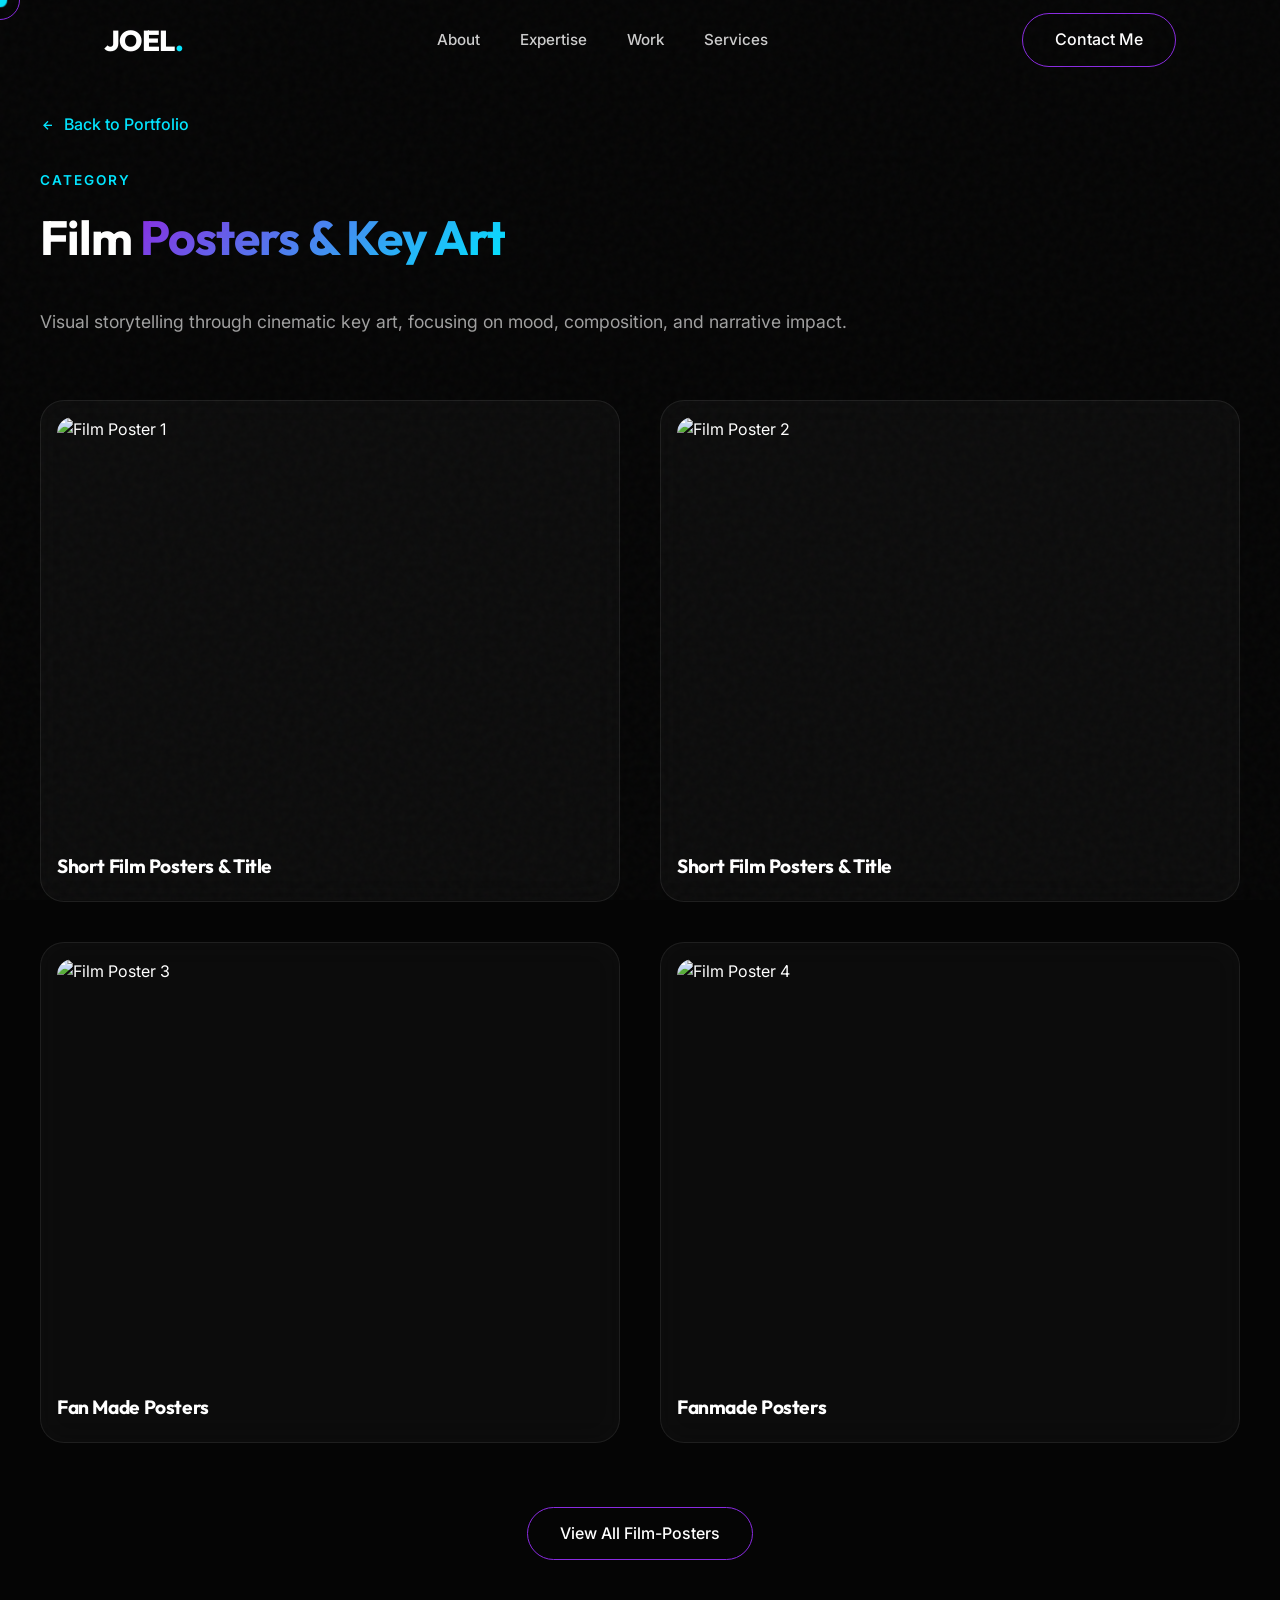
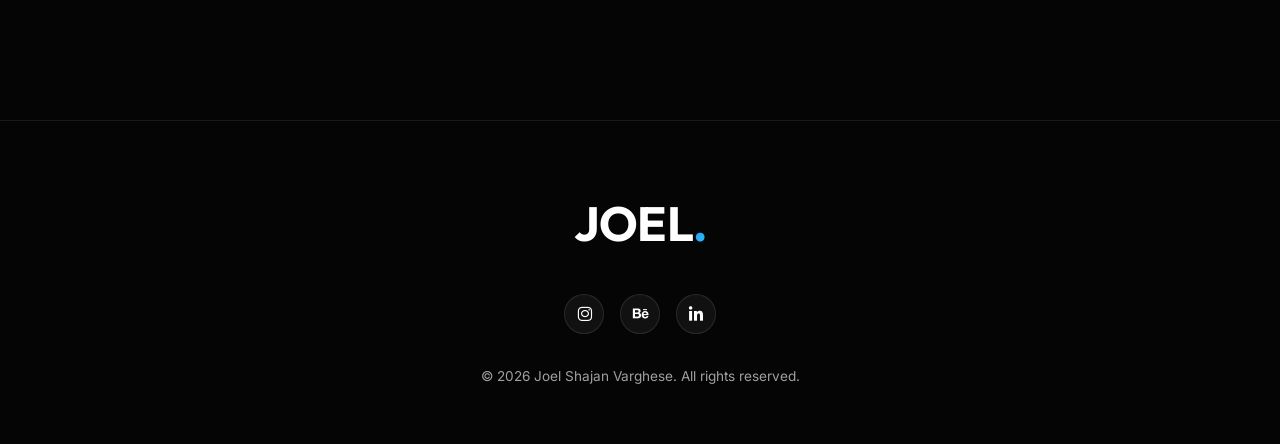
==== film-posters.html @ b79b5a3c "Add files via upload" ====
<!DOCTYPE html>
<html lang="en">

<head>
    <meta charset="UTF-8">
    <meta name="viewport" content="width=device-width, initial-scale=1.0">
    <meta name="description" content="Film Posters and Key Art by Joel Shajan Varghese.">
    <title>Film Posters | Joel Shajan Varghese</title>

    <!-- Google Fonts -->
    <link rel="preconnect" href="https://fonts.googleapis.com">
    <link rel="preconnect" href="https://fonts.gstatic.com" crossorigin>
    <link
        href="https://fonts.googleapis.com/css2?family=Inter:wght@300;400;500;600&family=Outfit:wght@400;600;800&display=swap"
        rel="stylesheet">

    <!-- Boxicons -->
    <link href='https://unpkg.com/boxicons@2.1.4/css/boxicons.min.css' rel='stylesheet'>
    <link rel="stylesheet" href="styles.css">
</head>

<body>
    <div id="noise-overlay"></div>
    <div id="custom-cursor"></div>
    <div id="cursor-follower"></div>

    <!-- Navigation -->
    <header class="navbar">
        <div class="nav-container">
            <a href="index.html#hero" class="logo">JOEL<span>.</span></a>
            <ul class="nav-links">
                <li><a href="index.html#about">About</a></li>
                <li><a href="index.html#skills">Expertise</a></li>
                <li><a href="index.html#projects">Work</a></li>
                <li><a href="index.html#services">Services</a></li>
            </ul>
            <a href="index.html#contact" class="btn-primary-outline">Contact Me</a>
            <div class="mobile-menu-btn">
                <i class='bx bx-menu'></i>
            </div>
        </div>
    </header>

    <div class="container pt-section" style="padding-top: calc(var(--nav-height) + 2rem);">
        <a href="index.html" class="back-btn"><i class='bx bx-left-arrow-alt'></i> Back to Portfolio</a>

        <div class="section-title">
            <span class="sub-title">Category</span>
            <h2>Film <span>Posters & Key Art</span></h2>
            <p>Visual storytelling through cinematic key art, focusing on mood, composition, and narrative impact.</p>
        </div>

        <div class="work-gallery-grid">
            <!-- Work 1 -->
            <div class="portfolio-item glass-panel">
                <div class="portfolio-img">
                    <img src="C:\Users\SahrdayaSIMS\Documents\joel\assets\cover\FL\1.jpg" alt="Film Poster 1">
                    <div class="portfolio-overlay">
                    </div>
                </div>
                <div class="portfolio-info">
                    <h3>Short Film Posters & Title </h3>
                </div>
            </div>

            <!-- Work 2 -->
            <div class="portfolio-item glass-panel">
                <div class="portfolio-img">
                    <img src="C:\Users\SahrdayaSIMS\Documents\joel\assets\cover\FL\2.jpg" alt="Film Poster 2">
                    <div class="portfolio-overlay">
                    </div>
                </div>
                <div class="portfolio-info">
                    <h3>Short Film Posters & Title </h3>
                </div>
            </div>

            <!-- Work 3 -->
            <div class="portfolio-item glass-panel">
                <div class="portfolio-img">
                    <img src="C:\Users\SahrdayaSIMS\Documents\joel\assets\cover\FL\3.jpg" alt="Film Poster 3">
                    <div class="portfolio-overlay">
                    </div>
                </div>
                <div class="portfolio-info">
                    <h3>Fan Made Posters</h>
                </div>
            </div>

            <!-- Work 4 -->
            <div class="portfolio-item glass-panel">
                <div class="portfolio-img">
                    <img src="C:\Users\SahrdayaSIMS\Documents\joel\assets\cover\FL\4.jpg" alt="Film Poster 4">
                    <div class="portfolio-overlay">
                    </div>
                </div>
                <div class="portfolio-info">
                    <h3>Fanmade Posters</h3>
                </div>
            </div>
        </div>

        <div class="text-center mt-5" style="margin-top: 4rem;">
            <a href="https://www.behance.net/gallery/232142863/Film-Posters" target="_blank"
                class="btn-primary-outline">View All Film-Posters</a>
        </div>
    </div>

    <!-- Footer -->
    <footer>
        <div class="container footer-content text-center">
            <h2>JOEL<span>.</span></h2>
            <div class="social-links justify-center mt-3">
                <a href="https://www.instagram.com/_joe.el?igsh=ZTkzYnZmMDRlMXZ6" target="_blank"><i
                        class='bx bxl-instagram'></i></a>
                <a href="https://www.behance.net/joelshajanv" target="_blank"><i class='bx bxl-behance'></i></a>
                <a href="https://in.linkedin.com/in/joel-shajan-varghese-a8076a371" target="_blank"><i
                        class='bx bxl-linkedin'></i></a>
            </div>
            <p class="copy">&copy; 2026 Joel Shajan Varghese. All rights reserved.</p>
        </div>
    </footer>

    <script src="script.js"></script>
</body>

</html>
---- styles.css ----
:root {
  /* Colors */
  --bg-color: #050505;
  --bg-secondary: #111111;
  --accent-1: #8A2BE2;
  /* Purple */
  --accent-2: #00E5FF;
  /* Cyan */
  --text-main: #FFFFFF;
  --text-muted: #A0A0A0;

  /* Glassmorphism */
  --glass-bg: rgba(255, 255, 255, 0.03);
  --glass-border: rgba(255, 255, 255, 0.08);

  /* Typography */
  --font-main: 'Inter', sans-serif;
  --font-heading: 'Outfit', sans-serif;

  /* Spacing & Sizes */
  --section-padding: 6rem 0;
  --nav-height: 80px;
}

* {
  margin: 0;
  padding: 0;
  box-sizing: border-box;
}

html {
  scroll-behavior: smooth;
}

body {
  font-family: var(--font-main);
  background-color: var(--bg-color);
  color: var(--text-main);
  line-height: 1.6;
  overflow-x: hidden;
  position: relative;
  cursor: none; /* Custom cursor implementation */
}

/* Background Noise Texture */
#noise-overlay {
  position: fixed;
  top: 0;
  left: 0;
  width: 100vw;
  height: 100vh;
  pointer-events: none;
  z-index: 9999;
  opacity: 0.03;
  background-image: url("data:image/svg+xml,%3Csvg viewBox='0 0 200 200' xmlns='http://www.w3.org/2000/svg'%3E%3Cfilter id='noiseFilter'%3E%3CfeTurbulence type='fractalNoise' baseFrequency='0.65' numOctaves='3' stitchTiles='stitch'/%3E%3C/filter%3E%3Crect width='100%25' height='100%25' filter='url(%23noiseFilter)'/%3E%3C/svg%3E");
}

/* Custom Cursor */
#custom-cursor {
  position: fixed;
  width: 15px;
  height: 15px;
  background: var(--accent-2);
  border-radius: 50%;
  pointer-events: none;
  z-index: 10000;
  transition: transform 0.1s ease;
  mix-blend-mode: difference;
}

#cursor-follower {
  position: fixed;
  width: 40px;
  height: 40px;
  border: 1px solid var(--accent-1);
  border-radius: 50%;
  pointer-events: none;
  z-index: 9999;
  transition: all 0.2s cubic-bezier(0.19, 1, 0.22, 1);
}

/* Typography Utilities */
h1,
h2,
h3,
h4,
.logo {
  font-family: var(--font-heading);
  letter-spacing: -0.02em;
}

h2 {
  font-size: 3rem;
  margin-bottom: 2rem;
}

h2 span {
  background: linear-gradient(135deg, var(--accent-1), var(--accent-2));
  -webkit-background-clip: text;
  background-clip: text; /* Added for compatibility */
  -webkit-text-fill-color: transparent;
}

a {
  text-decoration: none;
  color: var(--text-main);
  transition: all 0.3s ease;
}

p {
  color: var(--text-muted);
  margin-bottom: 1.5rem;
  font-size: 1.1rem;
}

/* Layout Utilities */
.container {
  max-width: 1200px;
  margin: 0 auto;
  padding: 0 5%;
}

.row {
  display: flex;
  flex-wrap: wrap;
  align-items: center;
  gap: 2rem;
}

.col-6 {
  flex: 1 1 45%;
}

.pt-section {
  padding: var(--section-padding);
}

.text-center {
  text-align: center;
}

/* Buttons */
.btn-primary,
.btn-primary-outline {
  display: inline-flex;
  align-items: center;
  gap: 0.5rem;
  padding: 0.8rem 2rem;
  border-radius: 50px;
  font-weight: 500;
  cursor: pointer;
  z-index: 10;
  position: relative;
  overflow: hidden;
  transition: all 0.4s ease;
}

.btn-primary {
  background: linear-gradient(135deg, var(--accent-1), var(--accent-2));
  color: #fff;
  border: none;
}

.btn-primary:hover {
  transform: translateY(-3px);
  box-shadow: 0 10px 20px rgba(138, 43, 226, 0.3);
}

.btn-primary-outline {
  background: transparent;
  border: 1px solid var(--accent-1);
  color: #fff;
}

.btn-primary-outline:hover {
  background: rgba(138, 43, 226, 0.1);
  box-shadow: 0 0 20px rgba(138, 43, 226, 0.2);
}

.back-btn {
  display: inline-flex;
  align-items: center;
  gap: 0.5rem;
  margin-bottom: 2rem;
  color: var(--accent-2);
  font-weight: 500;
  transition: all 0.3s ease;
}

.back-btn:hover {
  transform: translateX(-5px);
  color: var(--accent-1);
}

/* Glassmorphism Classes */
.glass-panel {
  background: var(--glass-bg);
  backdrop-filter: blur(16px);
  -webkit-backdrop-filter: blur(16px);
  border: 1px solid var(--glass-border);
  border-radius: 24px;
  padding: 2rem;
  transition: transform 0.4s ease, border-color 0.4s ease;
}

.glass-panel:hover {
  transform: translateY(-5px);
  border-color: rgba(255, 255, 255, 0.15);
}

/* Navigation */
.navbar {
  position: fixed;
  top: 0;
  width: 100%;
  height: var(--nav-height);
  z-index: 1000;
  display: flex;
  align-items: center;
  transition: all 0.3s ease;
}

.navbar.scrolled {
  background: rgba(5, 5, 5, 0.85);
  backdrop-filter: blur(12px);
  border-bottom: 1px solid var(--glass-border);
}

.navbar.nav-hidden {
  opacity: 0;
  pointer-events: none;
  transform: translateY(-100%);
}

.nav-container {
  display: flex;
  justify-content: space-between;
  align-items: center;
  width: 100%;
  max-width: 1200px;
  margin: 0 auto;
  padding: 0 5%;
}

.logo {
  font-size: 1.8rem;
  font-weight: 800;
}

.logo span {
  color: var(--accent-2);
}

.nav-links {
  display: flex;
  list-style: none;
  gap: 2.5rem;
}

.nav-links li a {
  font-size: 0.95rem;
  font-weight: 500;
  opacity: 0.8;
}

.nav-links li a:hover,
.nav-links li a.active {
  opacity: 1;
  color: var(--accent-2);
}

.mobile-menu-btn {
  display: none;
  font-size: 2rem;
  cursor: pointer;
}

/* Background Blobs */
.blob {
  position: absolute;
  filter: blur(90px);
  z-index: -1;
  opacity: 0.5;
  border-radius: 50%;
  animation: float 10s ease-in-out infinite;
}

.blob-1 {
  top: -10%;
  left: -10%;
  width: 500px;
  height: 500px;
  background: var(--accent-1);
}

.blob-2 {
  bottom: -10%;
  right: -10%;
  width: 600px;
  height: 600px;
  background: var(--accent-2);
  animation-delay: -5s;
}

.parallax-bg {
  position: absolute;
  top: 0;
  left: 0;
  width: 100%;
  height: 100%;
  pointer-events: none;
  z-index: -1;
}

.blob-image-wrapper {
  position: absolute;
  top: 10%;
  right: 5%;
  z-index: 0;
  opacity: 0.8;
  pointer-events: none;
  animation: float 12s ease-in-out infinite;
}

.hero-decoration {
  width: 100%;
  max-width: 600px;
  height: auto;
  object-fit: contain;
  mix-blend-mode: screen; /* Matches Photoshop 'Screen' layer mode to remove dark backdrops */
}

@keyframes float {

  0%,
  100% {
    transform: translateY(0) scale(1);
  }

  50% {
    transform: translateY(-30px) scale(1.05);
  }
}

/* Hero Section */
.hero-section {
  min-height: 100vh;
  display: flex;
  align-items: center;
  position: relative;
  overflow: hidden;
  padding-top: var(--nav-height);
}

.hero-content {
  display: flex;
  align-items: center;
  justify-content: space-between;
  width: 100%;
}

.hero-text {
  flex: 1;
  max-width: 600px;
}

.greeting {
  display: inline-block;
  padding: 0.5rem 1rem;
  background: rgba(255, 255, 255, 0.05);
  border: 1px solid var(--glass-border);
  border-radius: 20px;
  font-size: 0.9rem;
  margin-bottom: 1.5rem;
}

.hero-title {
  font-size: 4rem;
  line-height: 1.1;
  margin-bottom: 0.5rem;
}

.hero-subtitle {
  font-size: 2.5rem;
  color: var(--text-muted);
  font-weight: 400;
}

.hero-desc {
  margin: 1.5rem 0 2rem;
  font-size: 1.2rem;
}

.hero-actions {
  display: flex;
  align-items: center;
  gap: 2rem;
}

.social-links {
  display: flex;
  gap: 1rem;
}

.social-links a {
  display: flex;
  align-items: center;
  justify-content: center;
  width: 40px;
  height: 40px;
  border-radius: 50%;
  background: rgba(255, 255, 255, 0.05);
  border: 1px solid rgba(255, 255, 255, 0.1);
  font-size: 1.2rem;
}

.social-links a:hover {
  background: var(--accent-1);
  border-color: var(--accent-1);
  transform: translateY(-3px);
}

/* About Section */
.about-image {
  padding: 1rem;
}

.img-fluid {
  max-width: 100%;
  height: auto;
  display: block;
}

.rounded-edge {
  border-radius: 16px;
}

.sub-title {
  color: var(--accent-2);
  font-weight: 600;
  text-transform: uppercase;
  letter-spacing: 2px;
  font-size: 0.85rem;
  display: block;
  margin-bottom: 0.5rem;
}

.stats-container {
  display: flex;
  gap: 2rem;
  margin-top: 2rem;
}

.stat-box {
  background: rgba(255, 255, 255, 0.02);
  padding: 1.5rem;
  border-radius: 16px;
  border: 1px solid rgba(255, 255, 255, 0.05);
  min-width: 120px;
}

.stat-box h3 {
  font-size: 1.8rem;
  color: var(--text-main);
}

.stat-box p {
  margin: 0;
  font-size: 0.9rem;
}

/* Skills Section */
.skills-grid {
  display: grid;
  grid-template-columns: repeat(4, 1fr);
  gap: 1.5rem;
  margin-top: 3rem;
}

@media (max-width: 992px) {
  .skills-grid {
    grid-template-columns: repeat(2, 1fr);
  }
}

@media (max-width: 576px) {
  .skills-grid {
    grid-template-columns: 1fr;
  }
}

.icon-large {
  font-size: 3rem;
  color: var(--accent-1);
  margin-bottom: 1rem;
}

.skill-bar-bg {
  width: 100%;
  height: 6px;
  background: rgba(255, 255, 255, 0.1);
  border-radius: 10px;
  margin-top: 1.5rem;
  overflow: hidden;
}

.skill-bar-fill {
  height: 100%;
  background: linear-gradient(90deg, var(--accent-1), var(--accent-2));
  border-radius: 10px;
  position: relative;
}

/* Projects Section */
.portfolio-grid {
  display: grid;
  grid-template-columns: repeat(auto-fit, minmax(320px, 1fr));
  gap: 2rem;
  margin-top: 3rem;
}

.work-gallery-grid {
  display: grid;
  grid-template-columns: repeat(2, 1fr);
  gap: 2.5rem;
  margin-top: 4rem;
}

@media (max-width: 992px) {
  .work-gallery-grid {
    gap: 1.5rem;
  }
}

@media (max-width: 768px) {
  .work-gallery-grid {
    grid-template-columns: 1fr;
  }
}

.portfolio-item {
  padding: 1rem;
}

.portfolio-img {
  position: relative;
  border-radius: 16px;
  overflow: hidden;
  aspect-ratio: 4/3;
}

.portfolio-img img {
  width: 100%;
  height: 100%;
  object-fit: cover;
  transition: transform 0.6s ease;
}

.portfolio-overlay {
  position: absolute;
  top: 0;
  left: 0;
  width: 100%;
  height: 100%;
  background: rgba(5, 5, 5, 0.5);
  opacity: 0;
  display: flex;
  align-items: center;
  justify-content: center;
  transition: all 0.4s ease;
}

.portfolio-item:hover .portfolio-img img {
  transform: scale(1.05);
}

.portfolio-item:hover .portfolio-overlay {
  opacity: 1;
}

.view-btn {
  background: #fff;
  color: #000;
  width: 50px;
  height: 50px;
  border-radius: 50%;
  display: flex;
  align-items: center;
  justify-content: center;
  font-size: 1.5rem;
  transform: translateY(20px);
  transition: all 0.4s ease;
}

.portfolio-item:hover .view-btn {
  transform: translateY(0);
}

.portfolio-info {
  margin-top: 1.5rem;
}

.portfolio-info h3 {
  font-size: 1.2rem;
  margin-bottom: 0.2rem;
}

.portfolio-info span {
  color: var(--text-muted);
  font-size: 0.9rem;
}

/* Services */
.services-grid {
  display: grid;
  grid-template-columns: repeat(auto-fit, minmax(280px, 1fr));
  gap: 2rem;
  margin-top: 3rem;
}

.service-card {
  text-align: center;
  padding: 3rem 2rem;
}

.icon-circle {
  width: 70px;
  height: 70px;
  border-radius: 50%;
  background: rgba(255, 255, 255, 0.05);
  display: flex;
  align-items: center;
  justify-content: center;
  margin: 0 auto 1.5rem;
  font-size: 2rem;
  color: var(--accent-2);
  transition: all 0.4s ease;
}

.service-card:hover .icon-circle {
  background: var(--accent-2);
  color: #000;
}

/* Contact Section */
.contact-desc {
  margin-bottom: 2rem;
}

.contact-info {
  display: flex;
  flex-direction: column;
  gap: 1.5rem;
}

.contact-item {
  display: flex;
  align-items: center;
  gap: 1.2rem;
}

.icon-box {
  width: 50px;
  height: 50px;
  border-radius: 12px;
  background: rgba(255, 255, 255, 0.05);
  display: flex;
  align-items: center;
  justify-content: center;
  font-size: 1.5rem;
  color: var(--accent-1);
}

.contact-item h4 {
  font-size: 1rem;
  color: var(--text-main);
  margin-bottom: 0.2rem;
}

.contact-item p {
  margin: 0;
  font-size: 0.9rem;
}

/* Form */
.form-group {
  margin-bottom: 1.5rem;
}

input,
textarea {
  width: 100%;
  padding: 1rem 1.5rem;
  background: rgba(0, 0, 0, 0.2);
  border: 1px solid rgba(255, 255, 255, 0.1);
  border-radius: 12px;
  color: var(--text-main);
  font-family: var(--font-main);
  transition: border-color 0.3s ease;
}

input:focus,
textarea:focus {
  outline: none;
  border-color: var(--accent-1);
}

.w-100 {
  width: 100%;
}

/* Footer */
footer {
  padding: 4rem 0 2rem;
  border-top: 1px solid var(--glass-border);
  margin-top: 4rem;
}

.justify-center {
  justify-content: center;
}

.mt-3 {
  margin-top: 1.5rem;
}

.copy {
  margin-top: 2rem;
  font-size: 0.85rem;
}

/* Animations */
.fade-in {
  opacity: 0;
  transform: translateY(30px);
  transition: opacity 0.8s ease, transform 0.8s ease;
}

.fade-in.appear {
  opacity: 1;
  transform: translateY(0);
}

/* Responsive Design */
@media (max-width: 992px) {
  h2 {
    font-size: 2.5rem;
  }

  .hero-title {
    font-size: 3rem;
  }

  .hero-subtitle {
    font-size: 2rem;
  }

  .col-6 {
    flex: 1 1 100%;
  }
}

@media (max-width: 768px) {

  .nav-links {
    display: none;
    flex-direction: column;
    position: absolute;
    top: var(--nav-height);
    left: 0;
    width: 100%;
    background: rgba(10, 10, 10, 0.95);
    backdrop-filter: blur(20px);
    padding: 3rem 2rem;
    border-bottom: 1px solid var(--glass-border);
    animation: slideDown 0.4s ease-out forwards;
  }

  .nav-links.active {
    display: flex;
  }

  @keyframes slideDown {
    from { opacity: 0; transform: translateY(-20px); }
    to { opacity: 1; transform: translateY(0); }
  }

  .navbar .btn-primary-outline {
    display: none;
  }

  .mobile-menu-btn {
    display: block;
  }

  .hero-content {
    flex-direction: column;
    text-align: center;
    gap: 3rem;
  }

  .hero-actions {
    justify-content: center;
  }

  .blob-1,
  .blob-2 {
    width: 300px;
    height: 300px;
  }
}
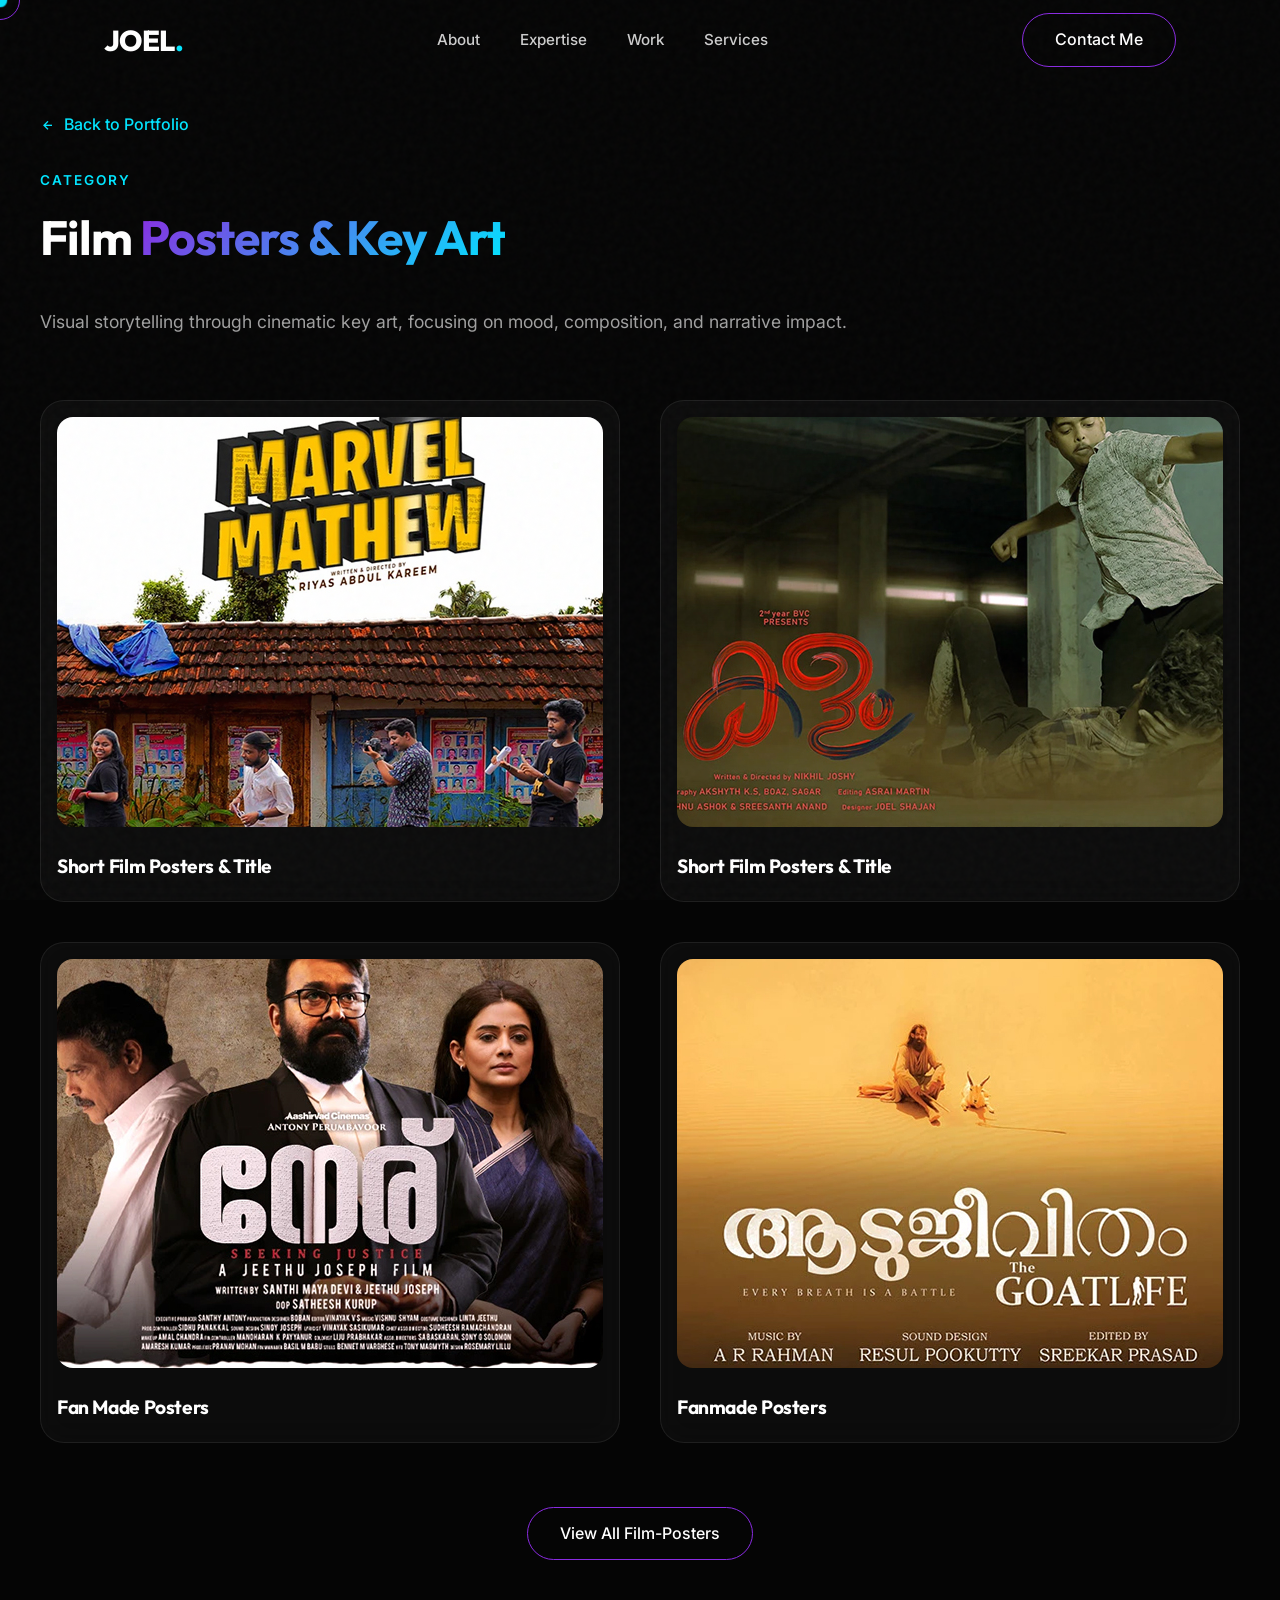
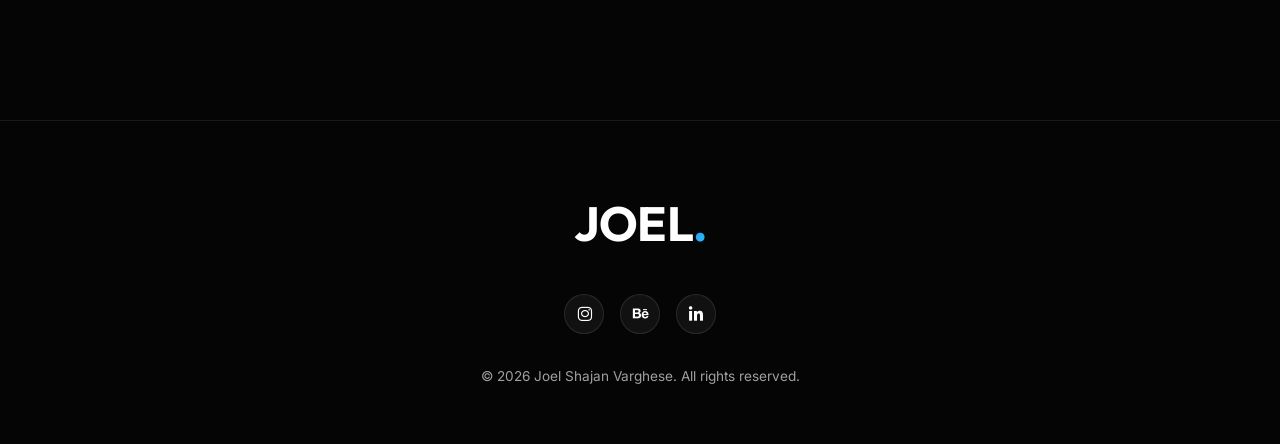
==== commit 15b45b5d: "Update film-posters.html" ====
--- a/film-posters.html
+++ b/film-posters.html
@@ -54,7 +54,7 @@
             <!-- Work 1 -->
             <div class="portfolio-item glass-panel">
                 <div class="portfolio-img">
-                    <img src="C:\Users\SahrdayaSIMS\Documents\joel\assets\cover\FL\1.jpg" alt="Film Poster 1">
+                    <img src="assets\cover\FL\1.jpg" alt="Film Poster 1">
                     <div class="portfolio-overlay">
                     </div>
                 </div>
@@ -66,7 +66,7 @@
             <!-- Work 2 -->
             <div class="portfolio-item glass-panel">
                 <div class="portfolio-img">
-                    <img src="C:\Users\SahrdayaSIMS\Documents\joel\assets\cover\FL\2.jpg" alt="Film Poster 2">
+                    <img src="assets\cover\FL\2.jpg" alt="Film Poster 2">
                     <div class="portfolio-overlay">
                     </div>
                 </div>
@@ -78,7 +78,7 @@
             <!-- Work 3 -->
             <div class="portfolio-item glass-panel">
                 <div class="portfolio-img">
-                    <img src="C:\Users\SahrdayaSIMS\Documents\joel\assets\cover\FL\3.jpg" alt="Film Poster 3">
+                    <img src="assets\cover\FL\3.jpg" alt="Film Poster 3">
                     <div class="portfolio-overlay">
                     </div>
                 </div>
@@ -90,7 +90,7 @@
             <!-- Work 4 -->
             <div class="portfolio-item glass-panel">
                 <div class="portfolio-img">
-                    <img src="C:\Users\SahrdayaSIMS\Documents\joel\assets\cover\FL\4.jpg" alt="Film Poster 4">
+                    <img src="assets\cover\FL\4.jpg" alt="Film Poster 4">
                     <div class="portfolio-overlay">
                     </div>
                 </div>
@@ -124,4 +124,4 @@
     <script src="script.js"></script>
 </body>
 
-</html>+</html>
